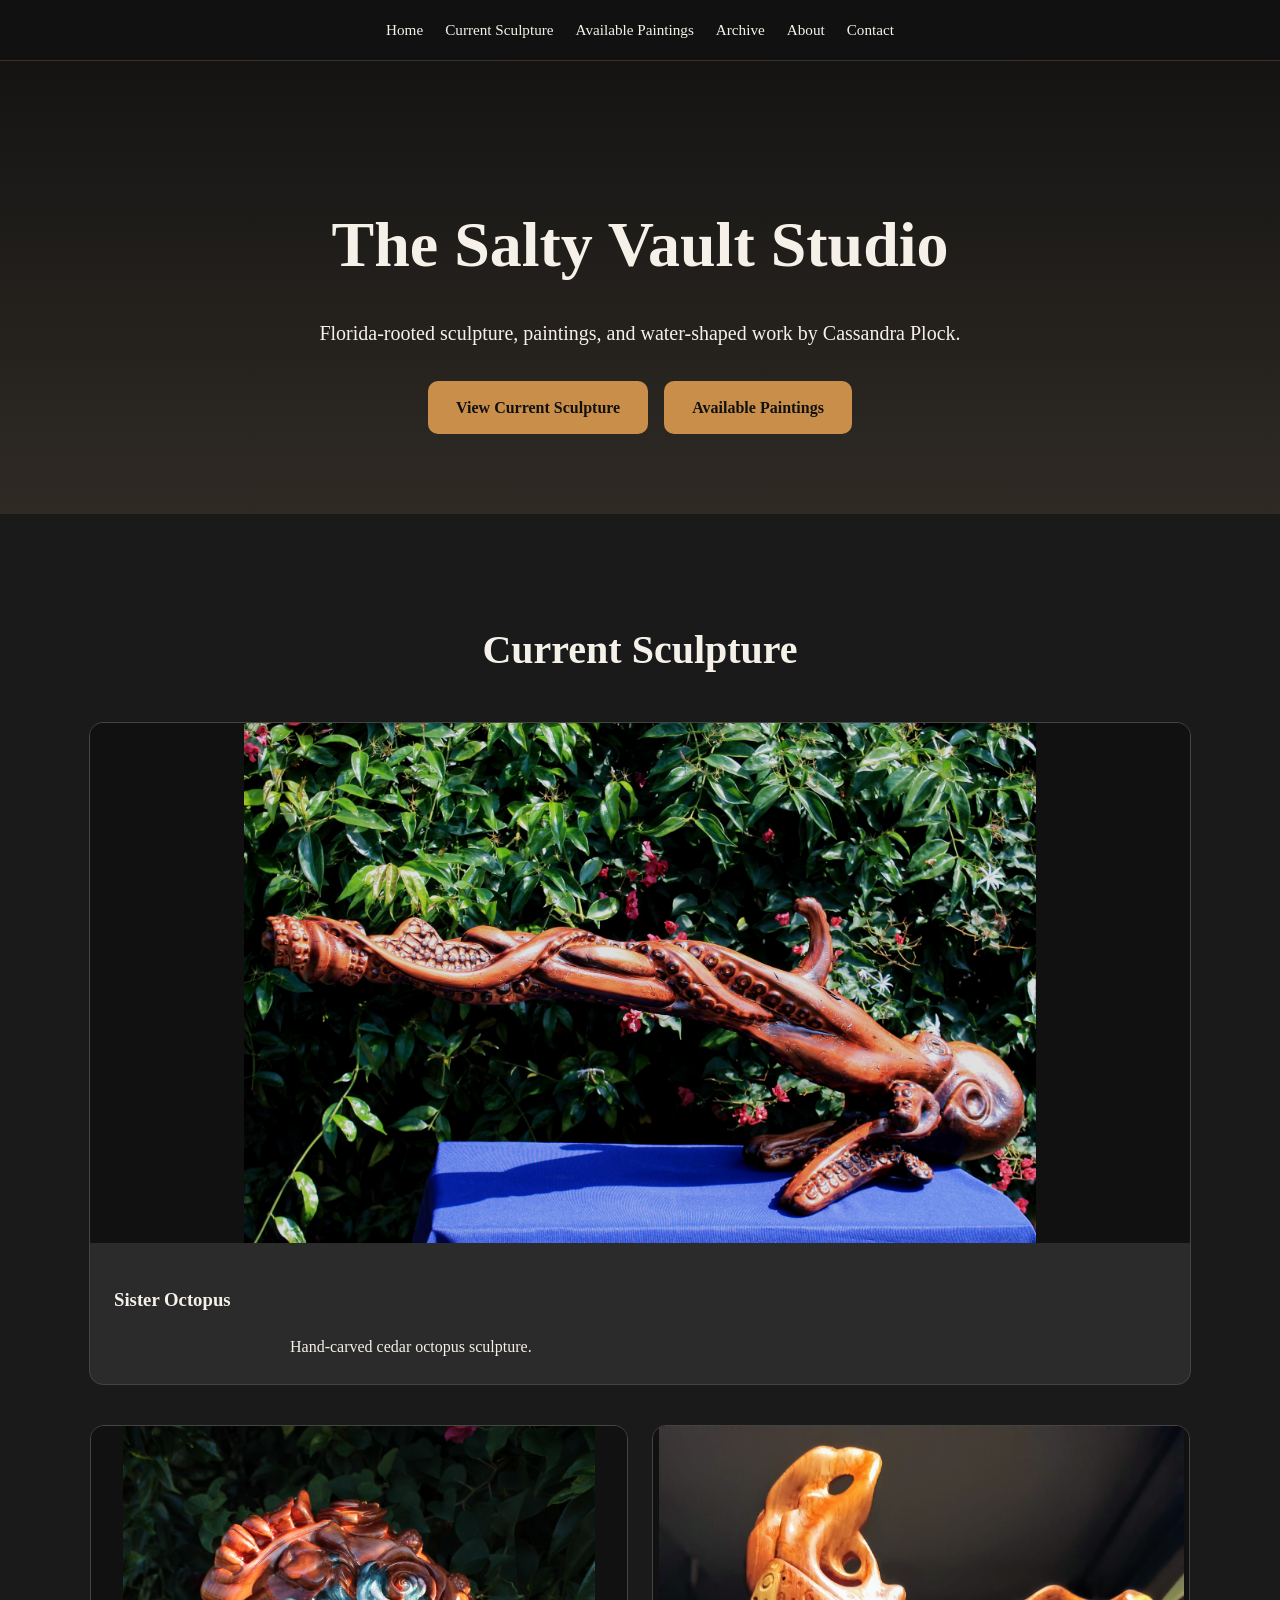
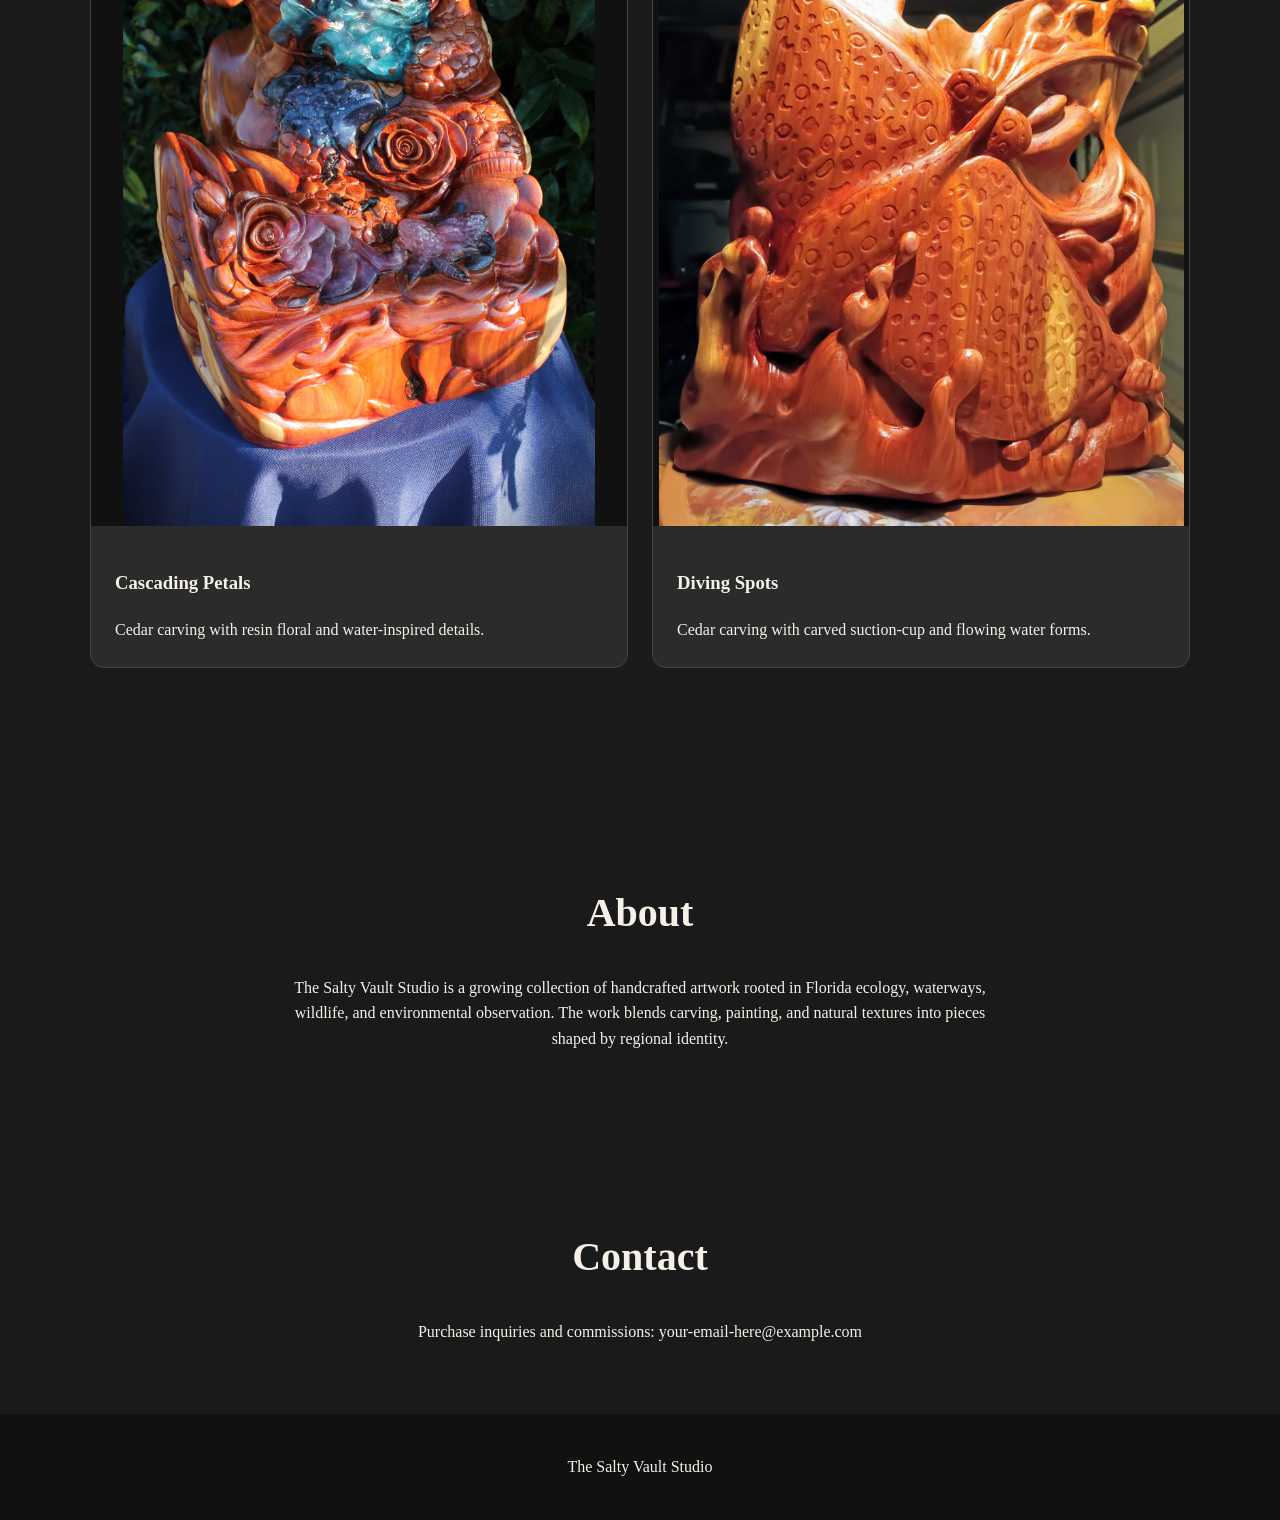
==== index.html @ 3a7a5539 "Fix homepage paintings and archive links" ====
<!DOCTYPE html>
<html lang="en">
<head>
  <meta charset="UTF-8" />
  <meta name="viewport" content="width=device-width, initial-scale=1.0" />
  <title>The Salty Vault Studio</title>

  <style>
    body {
      margin: 0;
      font-family: Georgia, serif;
      background: #1a1a1a;
      color: #f5f1e8;
      line-height: 1.6;
    }

    nav {
      display: flex;
      justify-content: center;
      gap: 22px;
      flex-wrap: wrap;
      padding: 18px 20px;
      background: #111;
      border-bottom: 1px solid #3a2f2a;
    }

    nav a {
      color: #f5f1e8;
      text-decoration: none;
      font-size: 0.95rem;
    }

    nav a:hover {
      color: #d6a35d;
    }

    header {
      text-align: center;
      background: linear-gradient(to bottom, #111, #2f2a24);
    }

    .hero {
      max-width: 900px;
      margin: 0 auto;
      padding: 80px 20px;
    }

    h1 {
      font-size: 4rem;
      margin-bottom: 10px;
    }

    h2 {
      font-size: 2.5rem;
      margin-bottom: 30px;
      text-align: center;
    }

    p {
      max-width: 700px;
      margin: auto;
    }

    .tagline {
      font-size: 1.25rem;
      max-width: 700px;
      margin: 20px auto 32px;
    }

    .hero-buttons {
      display: flex;
      justify-content: center;
      gap: 16px;
      flex-wrap: wrap;
    }

    .button {
      display: inline-block;
      padding: 14px 28px;
      background: #c98f4a;
      color: #111;
      text-decoration: none;
      border-radius: 10px;
      font-weight: bold;
    }

    .button:hover {
      background: #d6a35d;
    }

    section {
      padding: 70px 20px;
    }

    .featured-piece {
      max-width: 1100px;
      margin: 40px auto;
      background: #2b2b2b;
      border-radius: 14px;
      overflow: hidden;
      border: 1px solid #444;
    }

    .featured-piece img {
      width: 100%;
      height: 520px;
      object-fit: contain;
      display: block;
      background: #111;
    }

    .gallery {
      display: grid;
      grid-template-columns: repeat(2, minmax(280px, 1fr));
      gap: 24px;
      max-width: 1100px;
      margin: 40px auto;
    }

    .piece {
      background: #2b2b2b;
      border-radius: 14px;
      overflow: hidden;
      border: 1px solid #444;
    }

    .piece img {
      width: 100%;
      max-height: 700px;
      object-fit: contain;
      display: block;
      background: #111;
    }

    .piece-info {
      padding: 24px;
    }

    footer {
      padding: 40px 20px;
      text-align: center;
      background: #111;
    }

    @media (max-width: 800px) {
      h1 {
        font-size: 2.6rem;
      }

      .gallery {
        grid-template-columns: 1fr;
      }

      .featured-piece img,
      .piece img {
        height: 420px;
      }
    }
  </style>
</head>

<body>

<header>
  <nav>
    <a href="#home">Home</a>
    <a href="sculpture.html">Current Sculpture</a>
    <a href="paintings.html">Available Paintings</a>
    <a href="archive.html">Archive</a>
    <a href="#about">About</a>
    <a href="#contact">Contact</a>
  </nav>

  <section id="home" class="hero">
    <h1>The Salty Vault Studio</h1>
    <p class="tagline">Florida-rooted sculpture, paintings, and water-shaped work by Cassandra Plock.</p>

    <div class="hero-buttons">
      <a href="sculpture.html" class="button">View Current Sculpture</a>
      <a href="paintings.html" class="button">Available Paintings</a>
    </div>
  </section>
</header>

<section id="sculpture">
  <h2>Current Sculpture</h2>

  <div class="featured-piece">
    <img src="images/IMG_9921.JPG" />
    <div class="piece-info">
      <h3>Sister Octopus</h3>
      <p>Hand-carved cedar octopus sculpture.</p>
    </div>
  </div>

  <div class="gallery">
    <div class="piece">
      <img src="images/cascading petals.JPG" />
      <div class="piece-info">
        <h3>Cascading Petals</h3>
        <p>Cedar carving with resin floral and water-inspired details.</p>
      </div>
    </div>

    <div class="piece">
      <img src="images/Diving Spots.jpg" />
      <div class="piece-info">
        <h3>Diving Spots</h3>
        <p>Cedar carving with carved suction-cup and flowing water forms.</p>
      </div>
    </div>
  </div>
</section>

<section id="about">
  <h2>About</h2>
  <p style="text-align:center;">
    The Salty Vault Studio is a growing collection of handcrafted artwork rooted in Florida ecology, waterways, wildlife, and environmental observation. The work blends carving, painting, and natural textures into pieces shaped by regional identity.
  </p>
</section>

<section id="contact">
  <h2>Contact</h2>
  <p style="text-align:center;">
    Purchase inquiries and commissions: your-email-here@example.com
  </p>
</section>

<footer>
  <p>The Salty Vault Studio</p>
</footer>

</body>
</html>
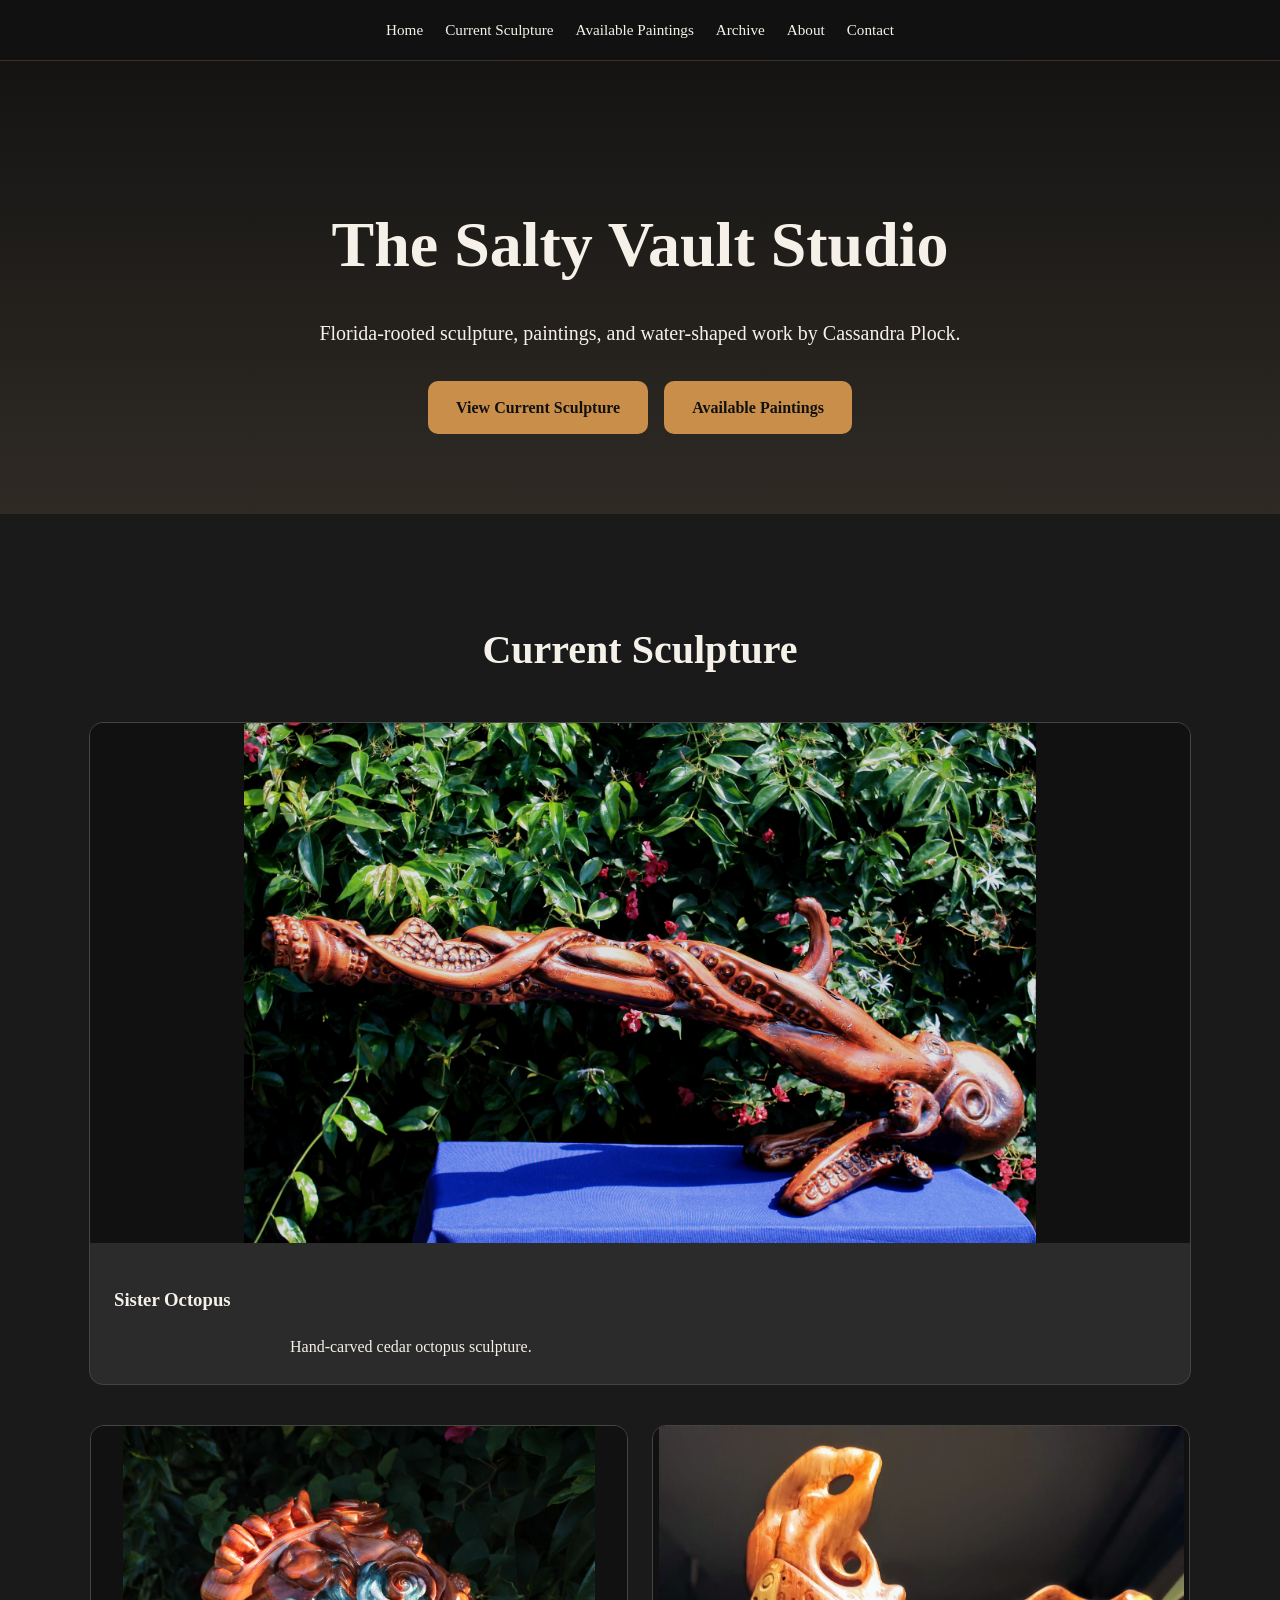
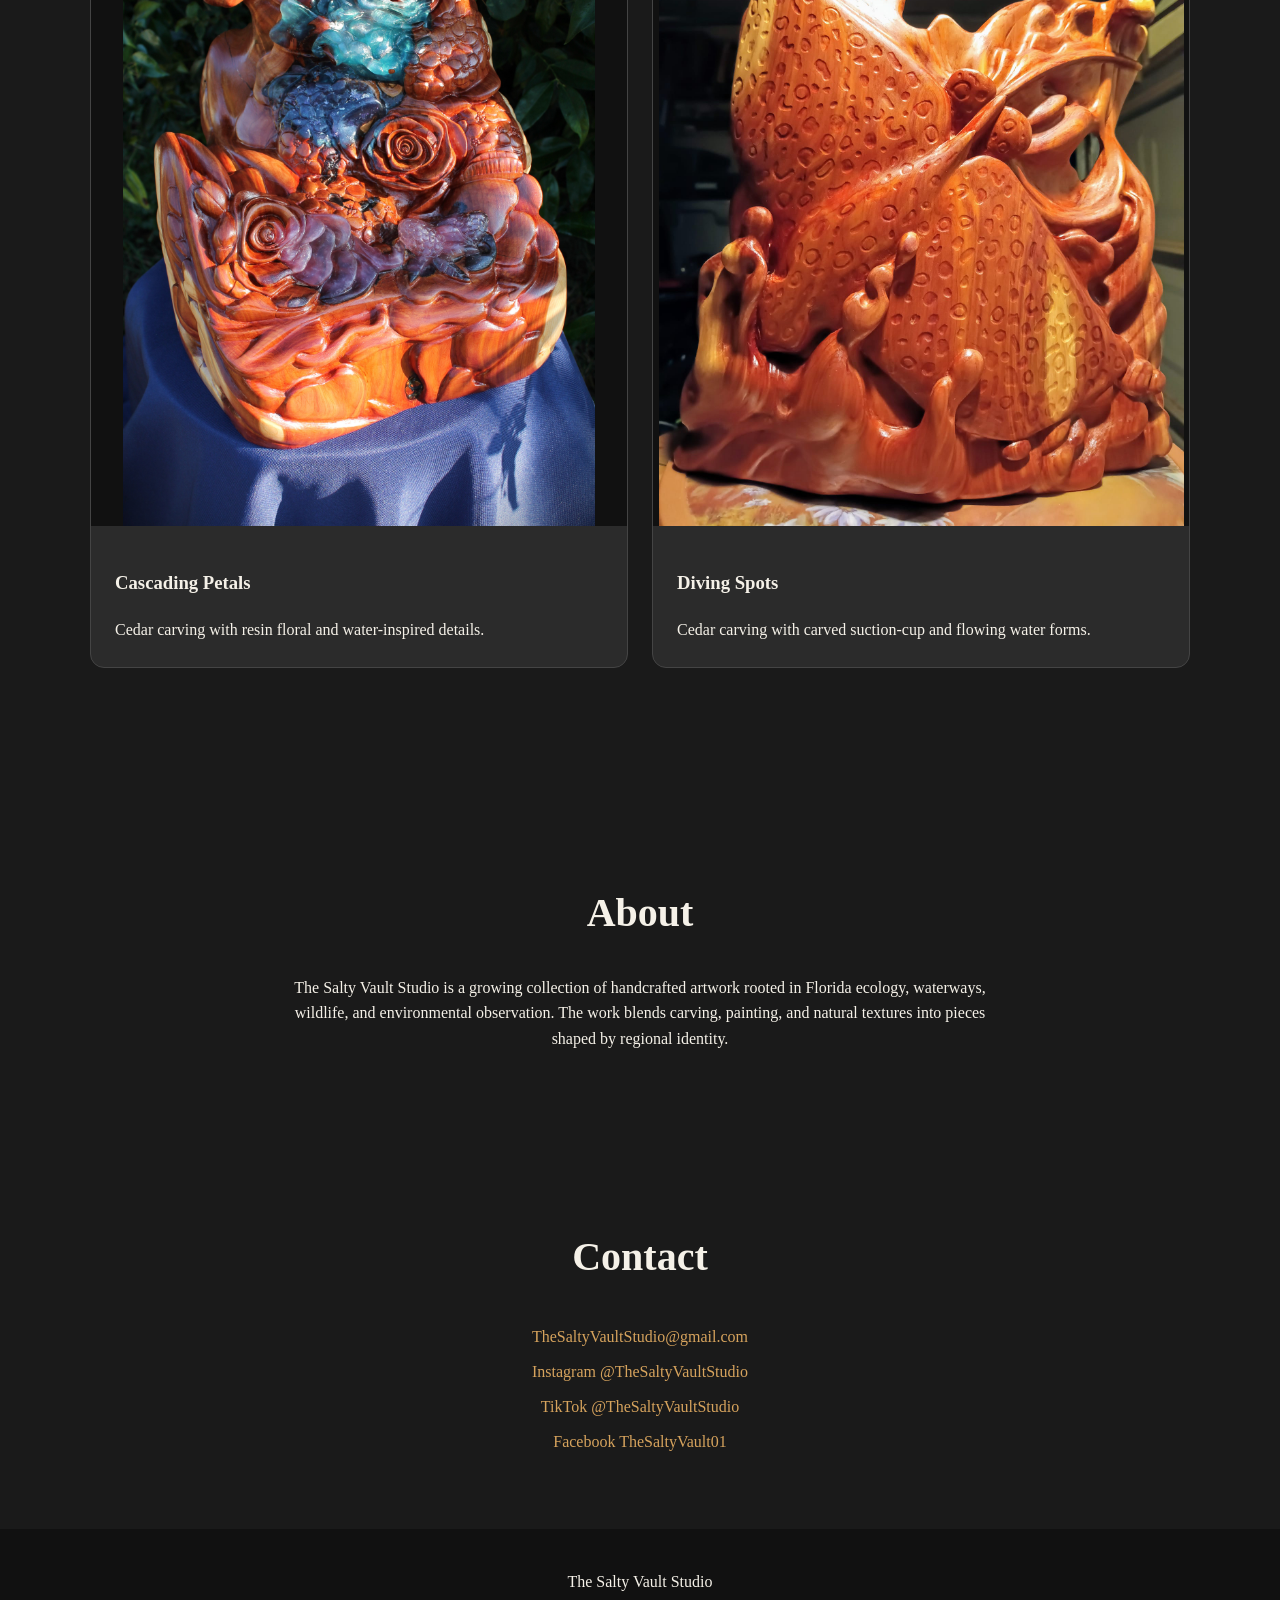
==== commit 978ea3fb: "Add full social and contact links to homepage" ====
--- a/index.html
+++ b/index.html
@@ -134,6 +134,21 @@
 
     .piece-info {
       padding: 24px;
+    }
+
+    .contact-links {
+      text-align: center;
+      line-height: 2.2;
+      margin-top: 20px;
+    }
+
+    .contact-links a {
+      color: #d6a35d;
+      text-decoration: none;
+    }
+
+    .contact-links a:hover {
+      text-decoration: underline;
     }
 
     footer {
@@ -221,9 +236,30 @@
 
 <section id="contact">
   <h2>Contact</h2>
-  <p style="text-align:center;">
-    Purchase inquiries and commissions: your-email-here@example.com
-  </p>
+
+  <div class="contact-links">
+    <div>
+      <a href="mailto:thesaltyvaultstudio@gmail.com">TheSaltyVaultStudio@gmail.com</a>
+    </div>
+
+    <div>
+      <a href="https://www.instagram.com/thesaltyvaultstudio/" target="_blank">
+        Instagram @TheSaltyVaultStudio
+      </a>
+    </div>
+
+    <div>
+      <a href="https://www.tiktok.com/@thesaltyvaultstudio" target="_blank">
+        TikTok @TheSaltyVaultStudio
+      </a>
+    </div>
+
+    <div>
+      <a href="https://www.facebook.com/TheSaltyVault01" target="_blank">
+        Facebook TheSaltyVault01
+      </a>
+    </div>
+  </div>
 </section>
 
 <footer>
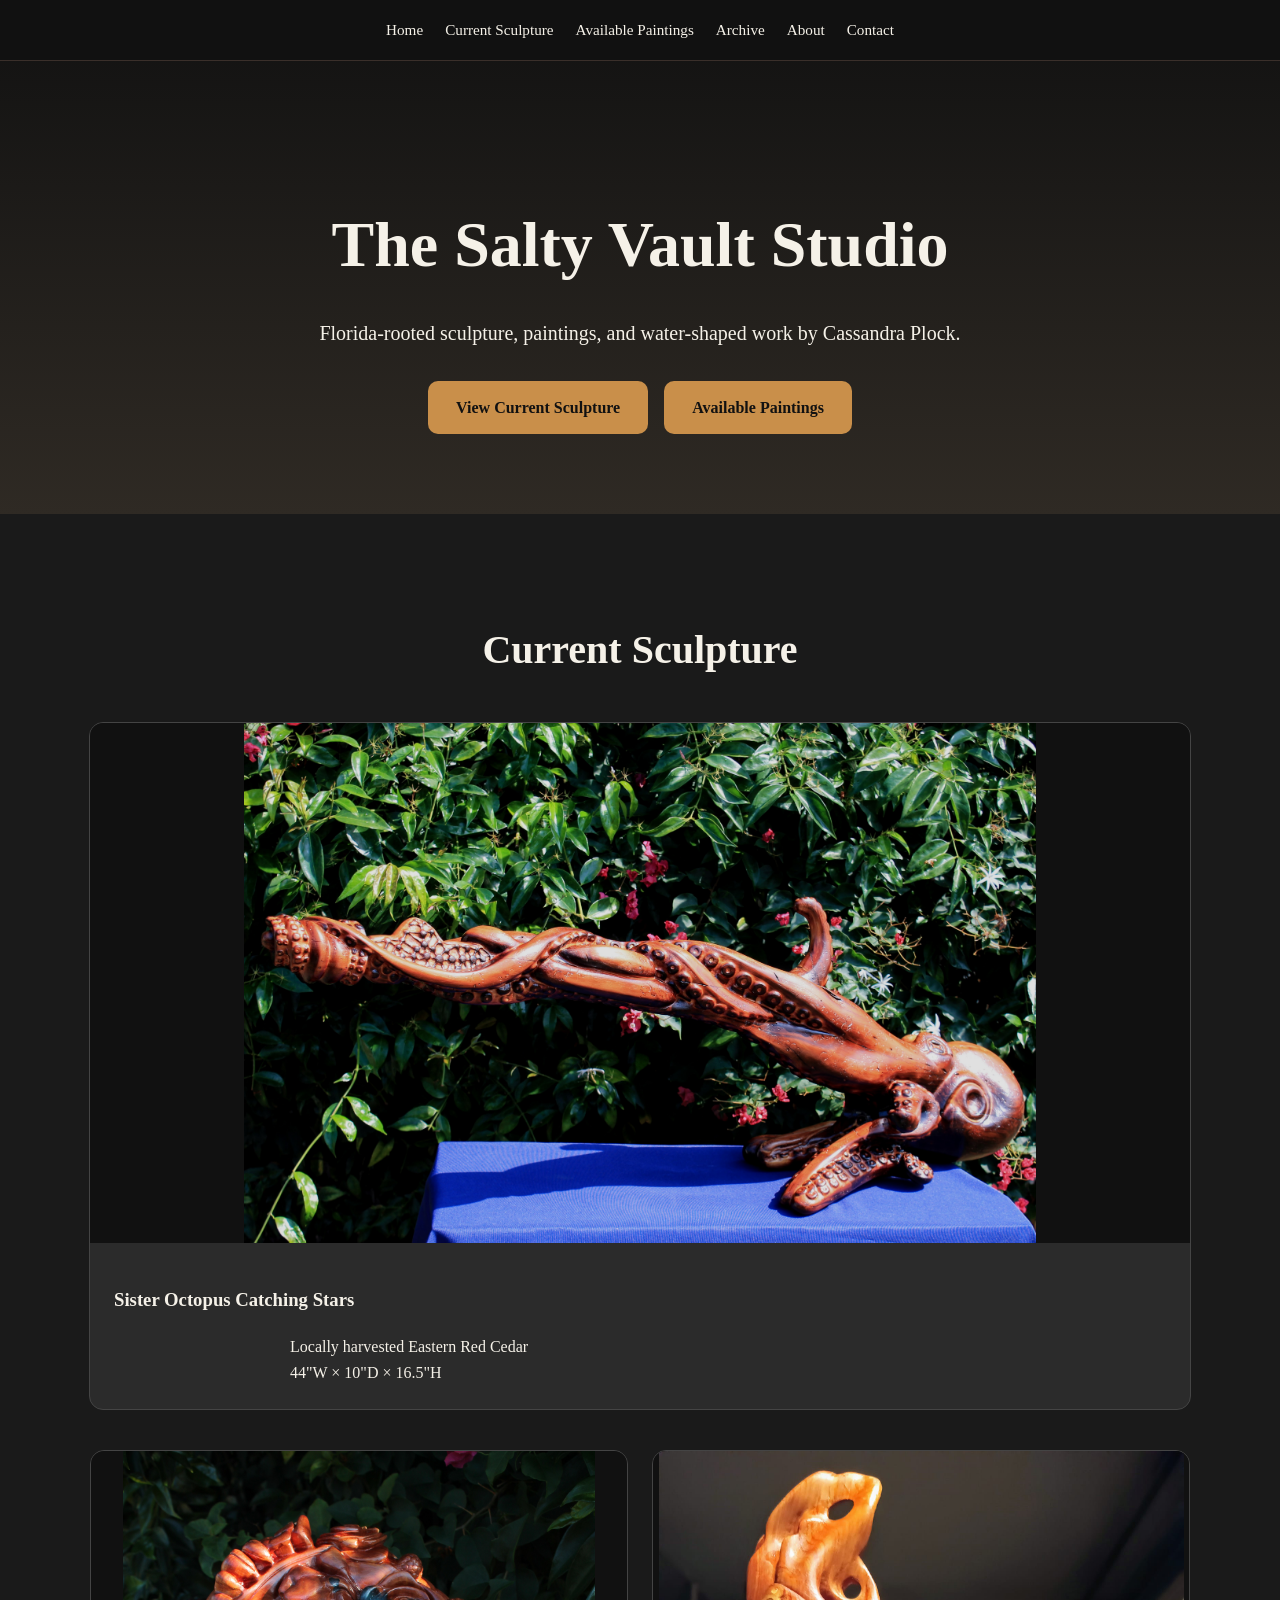
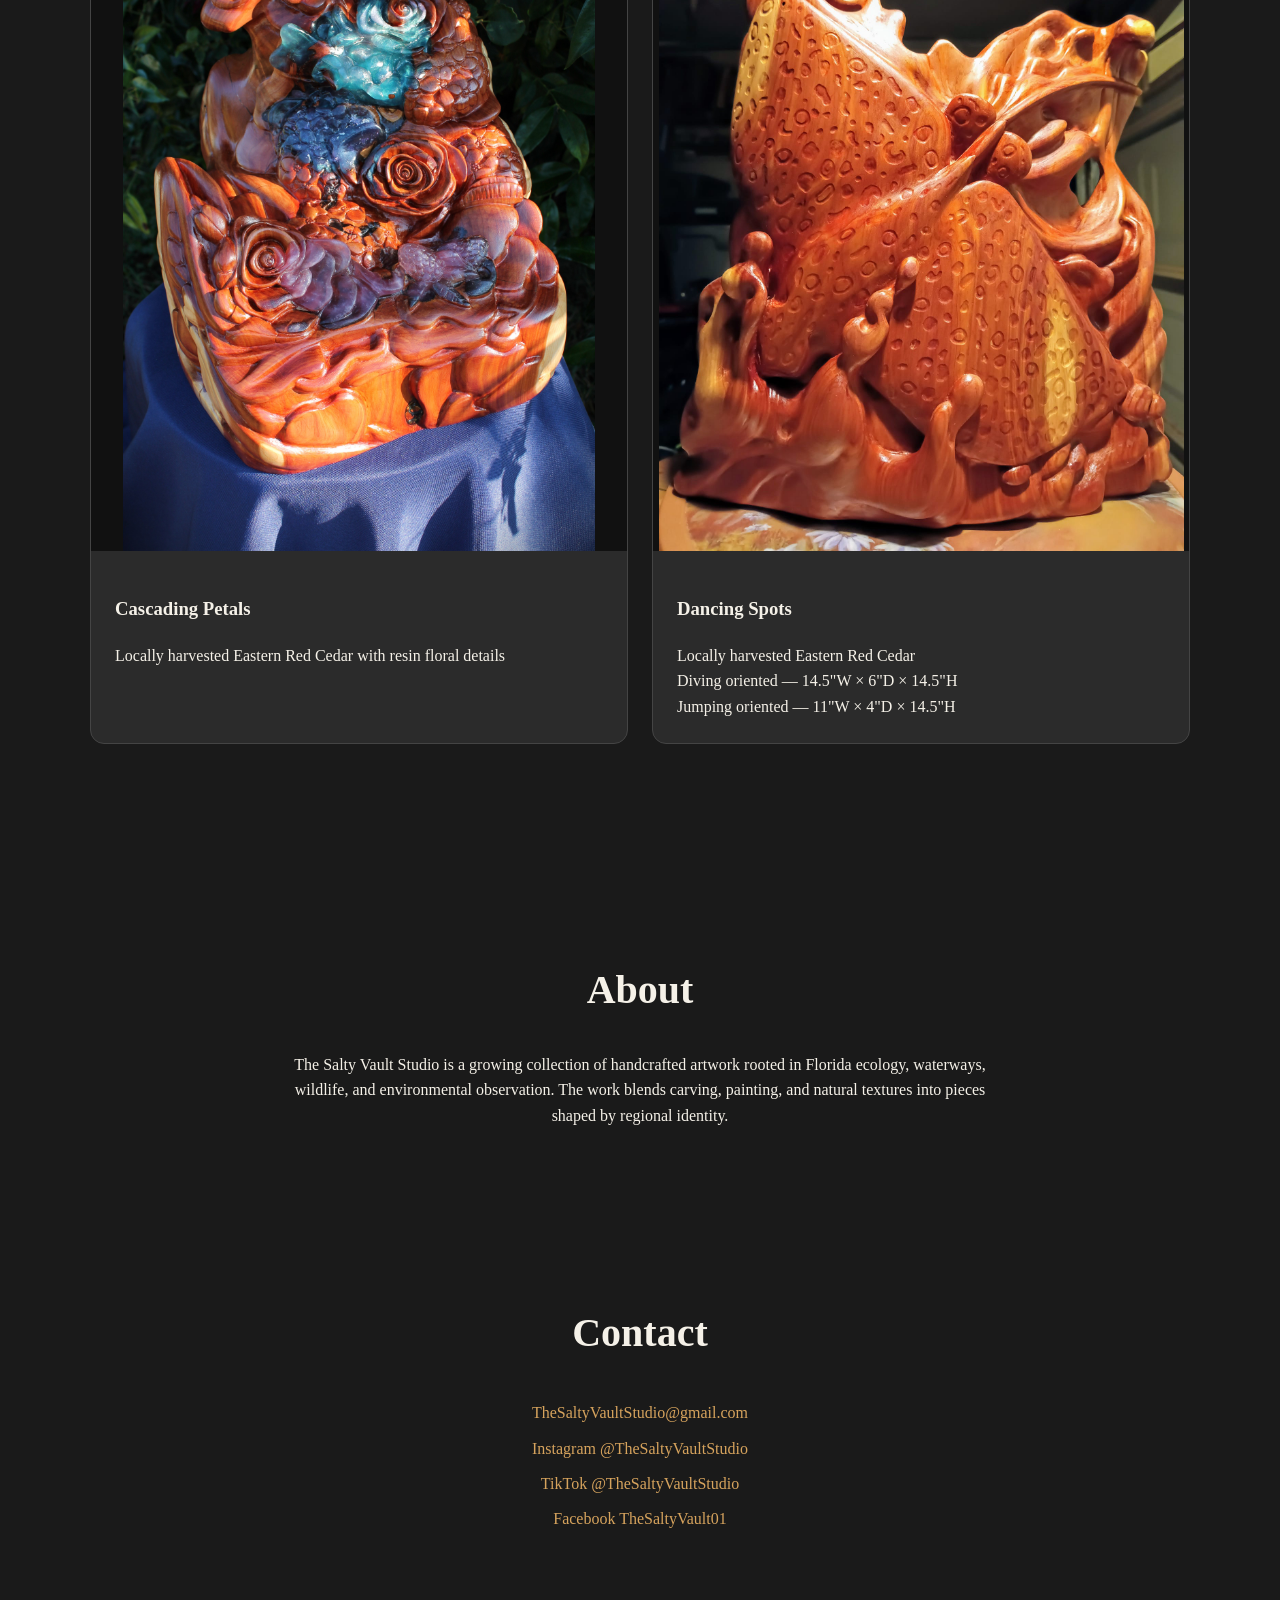
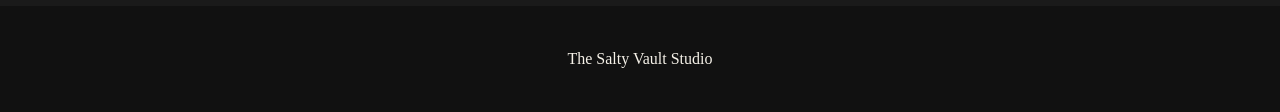
==== commit 8944cbdb: "Update homepage sculpture descriptions" ====
--- a/index.html
+++ b/index.html
@@ -182,7 +182,7 @@
     <a href="sculpture.html">Current Sculpture</a>
     <a href="paintings.html">Available Paintings</a>
     <a href="archive.html">Archive</a>
-    <a href="#about">About</a>
+    <a href="about.html">About</a>
     <a href="#contact">Contact</a>
   </nav>
 
@@ -203,8 +203,8 @@
   <div class="featured-piece">
     <img src="images/IMG_9921.JPG" />
     <div class="piece-info">
-      <h3>Sister Octopus</h3>
-      <p>Hand-carved cedar octopus sculpture.</p>
+      <h3>Sister Octopus Catching Stars</h3>
+      <p>Locally harvested Eastern Red Cedar<br>44&quot;W × 10&quot;D × 16.5&quot;H</p>
     </div>
   </div>
 
@@ -213,15 +213,15 @@
       <img src="images/cascading petals.JPG" />
       <div class="piece-info">
         <h3>Cascading Petals</h3>
-        <p>Cedar carving with resin floral and water-inspired details.</p>
+        <p>Locally harvested Eastern Red Cedar with resin floral details</p>
       </div>
     </div>
 
     <div class="piece">
       <img src="images/Diving Spots.jpg" />
       <div class="piece-info">
-        <h3>Diving Spots</h3>
-        <p>Cedar carving with carved suction-cup and flowing water forms.</p>
+        <h3>Dancing Spots</h3>
+        <p>Locally harvested Eastern Red Cedar<br>Diving oriented — 14.5&quot;W × 6&quot;D × 14.5&quot;H<br>Jumping oriented — 11&quot;W × 4&quot;D × 14.5&quot;H</p>
       </div>
     </div>
   </div>
@@ -267,4 +267,4 @@
 </footer>
 
 </body>
-</html>
+</html>
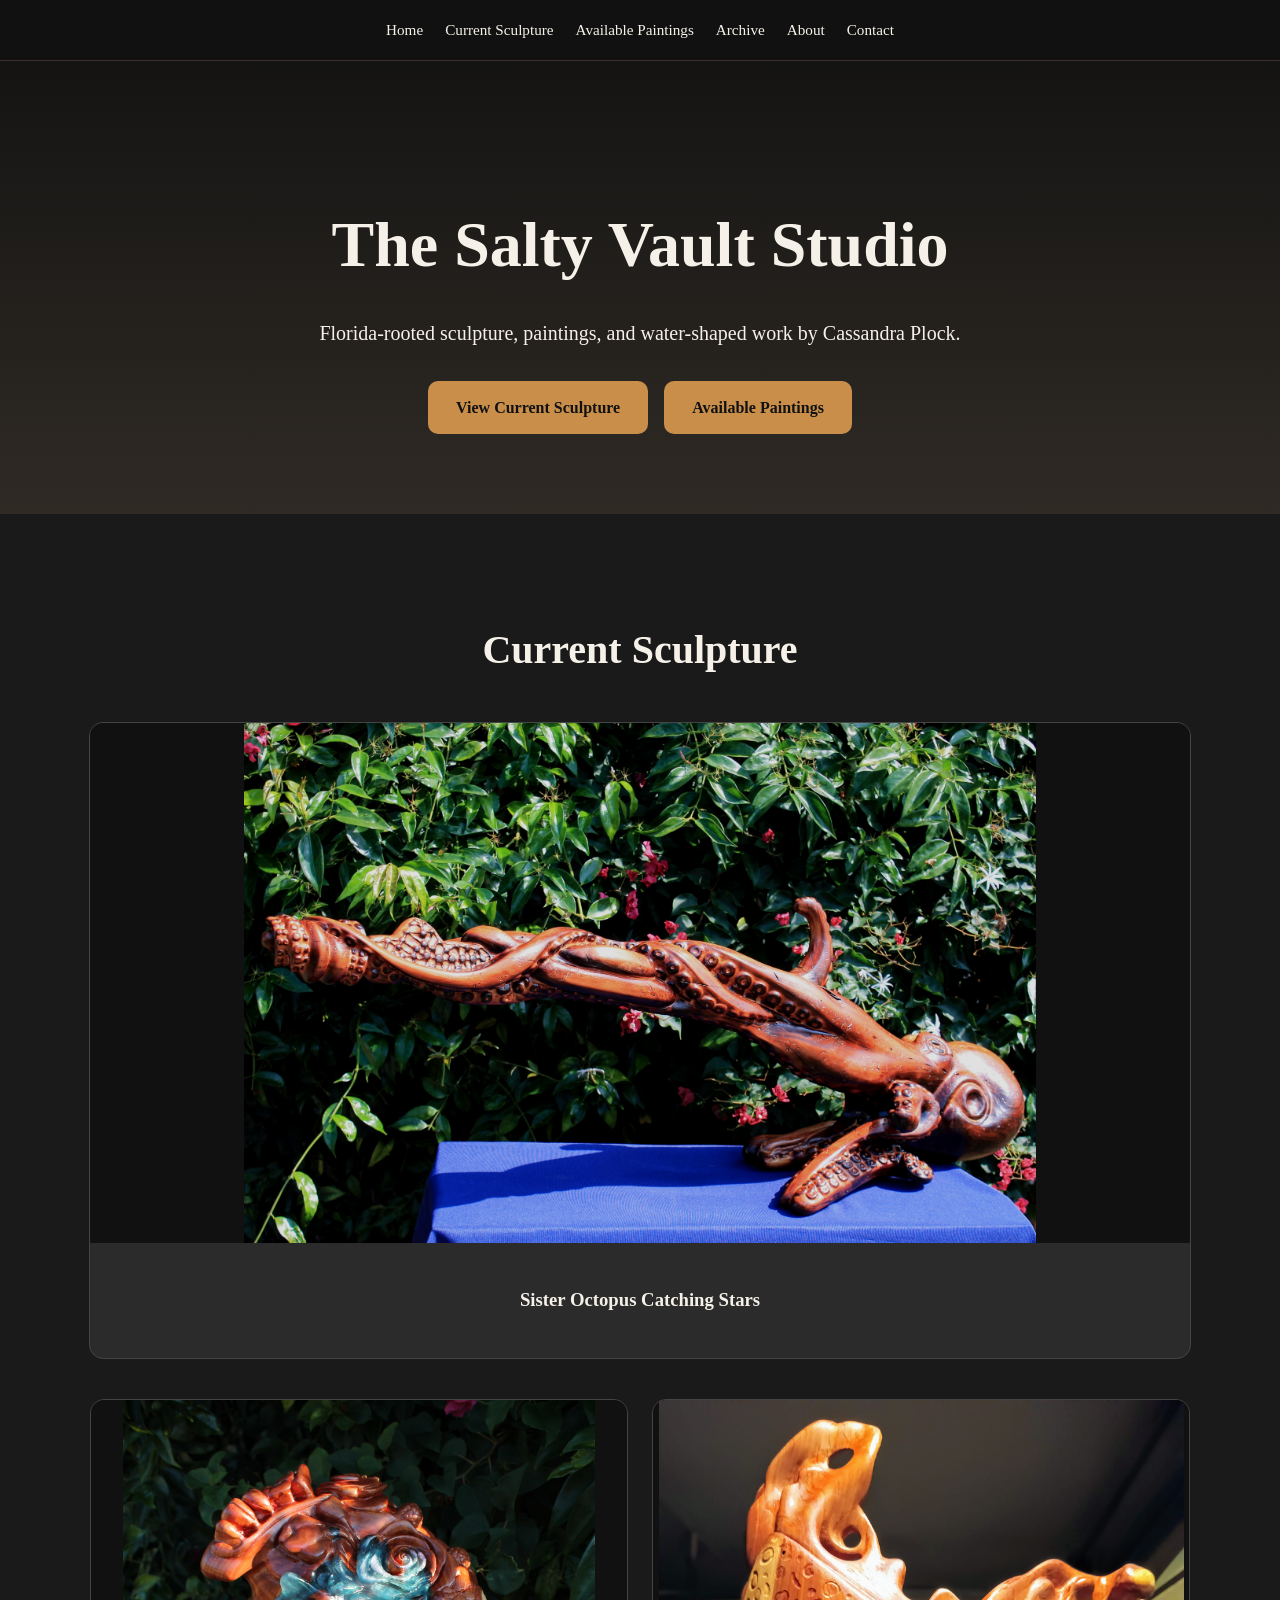
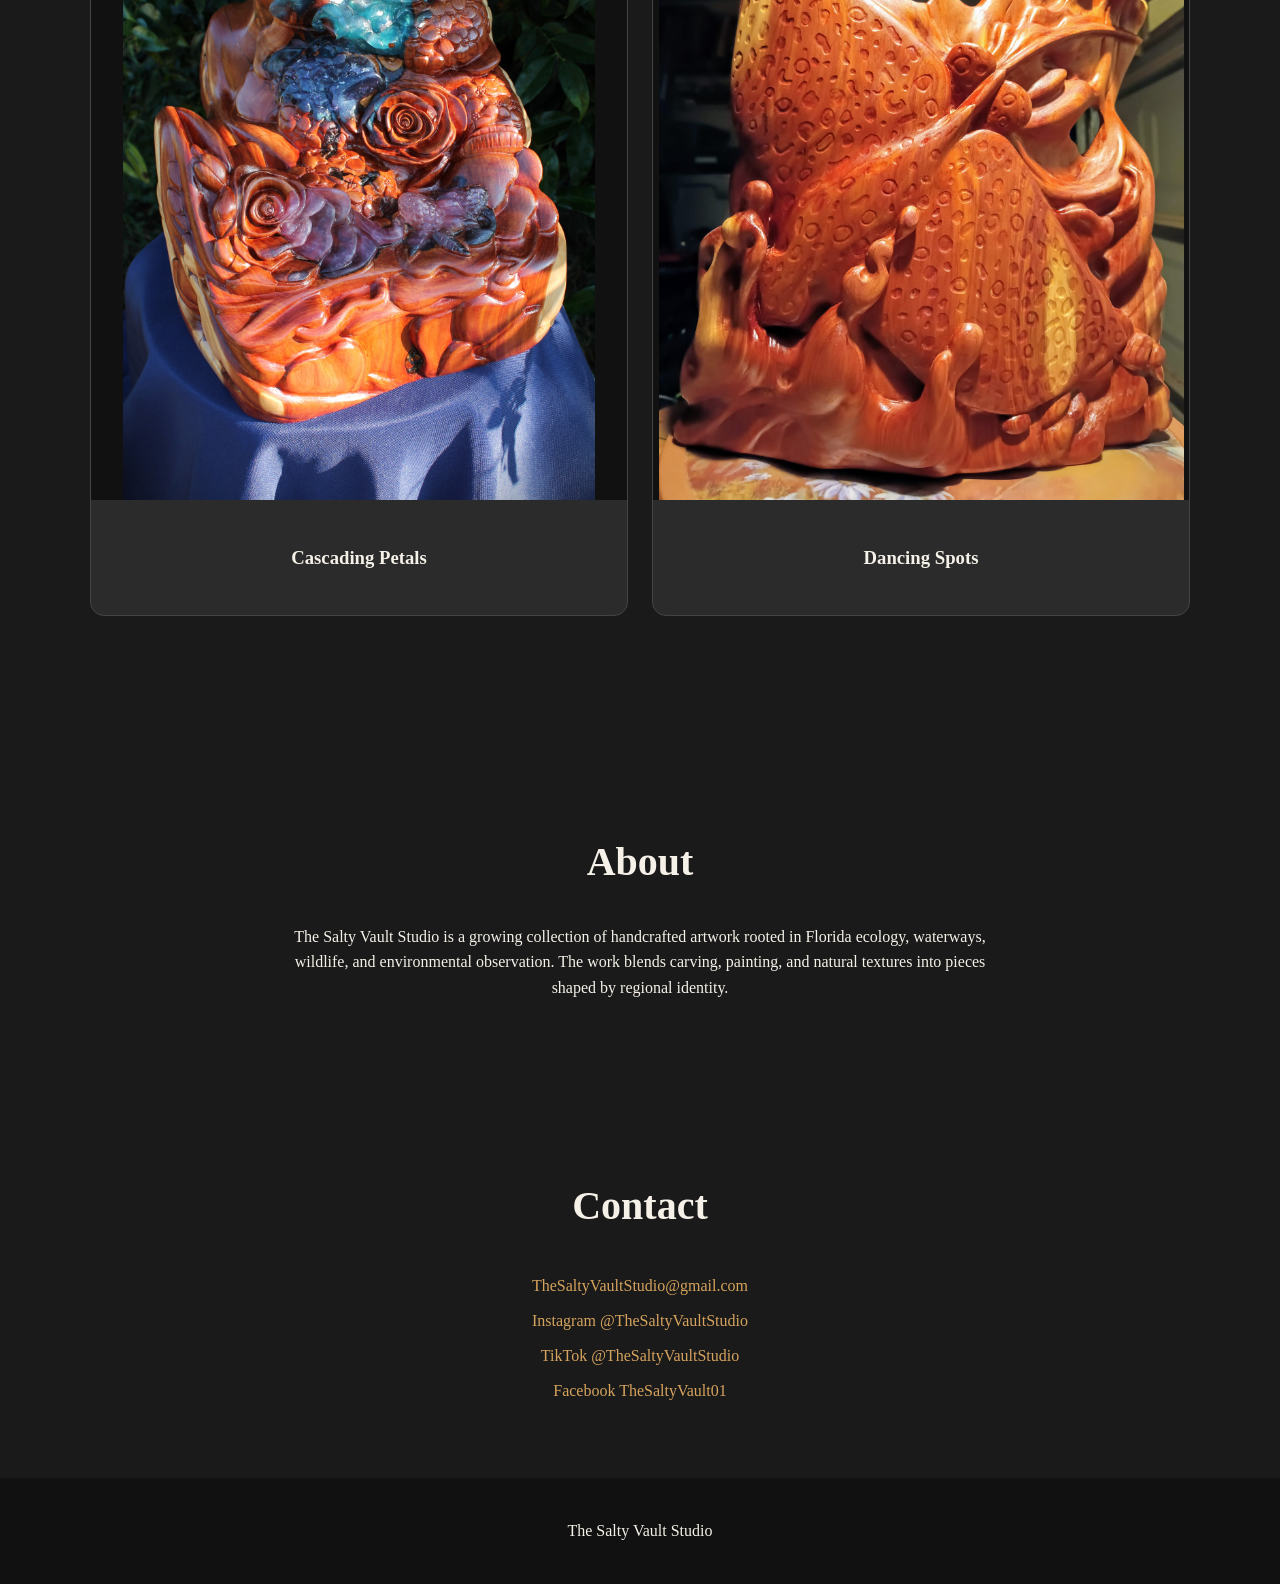
==== commit 8512f9c4: "Simplify homepage sculpture cards to titles only" ====
--- a/index.html
+++ b/index.html
@@ -134,6 +134,7 @@
 
     .piece-info {
       padding: 24px;
+      text-align: center;
     }
 
     .contact-links {
@@ -204,7 +205,6 @@
     <img src="images/IMG_9921.JPG" />
     <div class="piece-info">
       <h3>Sister Octopus Catching Stars</h3>
-      <p>Locally harvested Eastern Red Cedar<br>44&quot;W × 10&quot;D × 16.5&quot;H</p>
     </div>
   </div>
 
@@ -213,7 +213,6 @@
       <img src="images/cascading petals.JPG" />
       <div class="piece-info">
         <h3>Cascading Petals</h3>
-        <p>Locally harvested Eastern Red Cedar with resin floral details</p>
       </div>
     </div>
 
@@ -221,7 +220,6 @@
       <img src="images/Diving Spots.jpg" />
       <div class="piece-info">
         <h3>Dancing Spots</h3>
-        <p>Locally harvested Eastern Red Cedar<br>Diving oriented — 14.5&quot;W × 6&quot;D × 14.5&quot;H<br>Jumping oriented — 11&quot;W × 4&quot;D × 14.5&quot;H</p>
       </div>
     </div>
   </div>
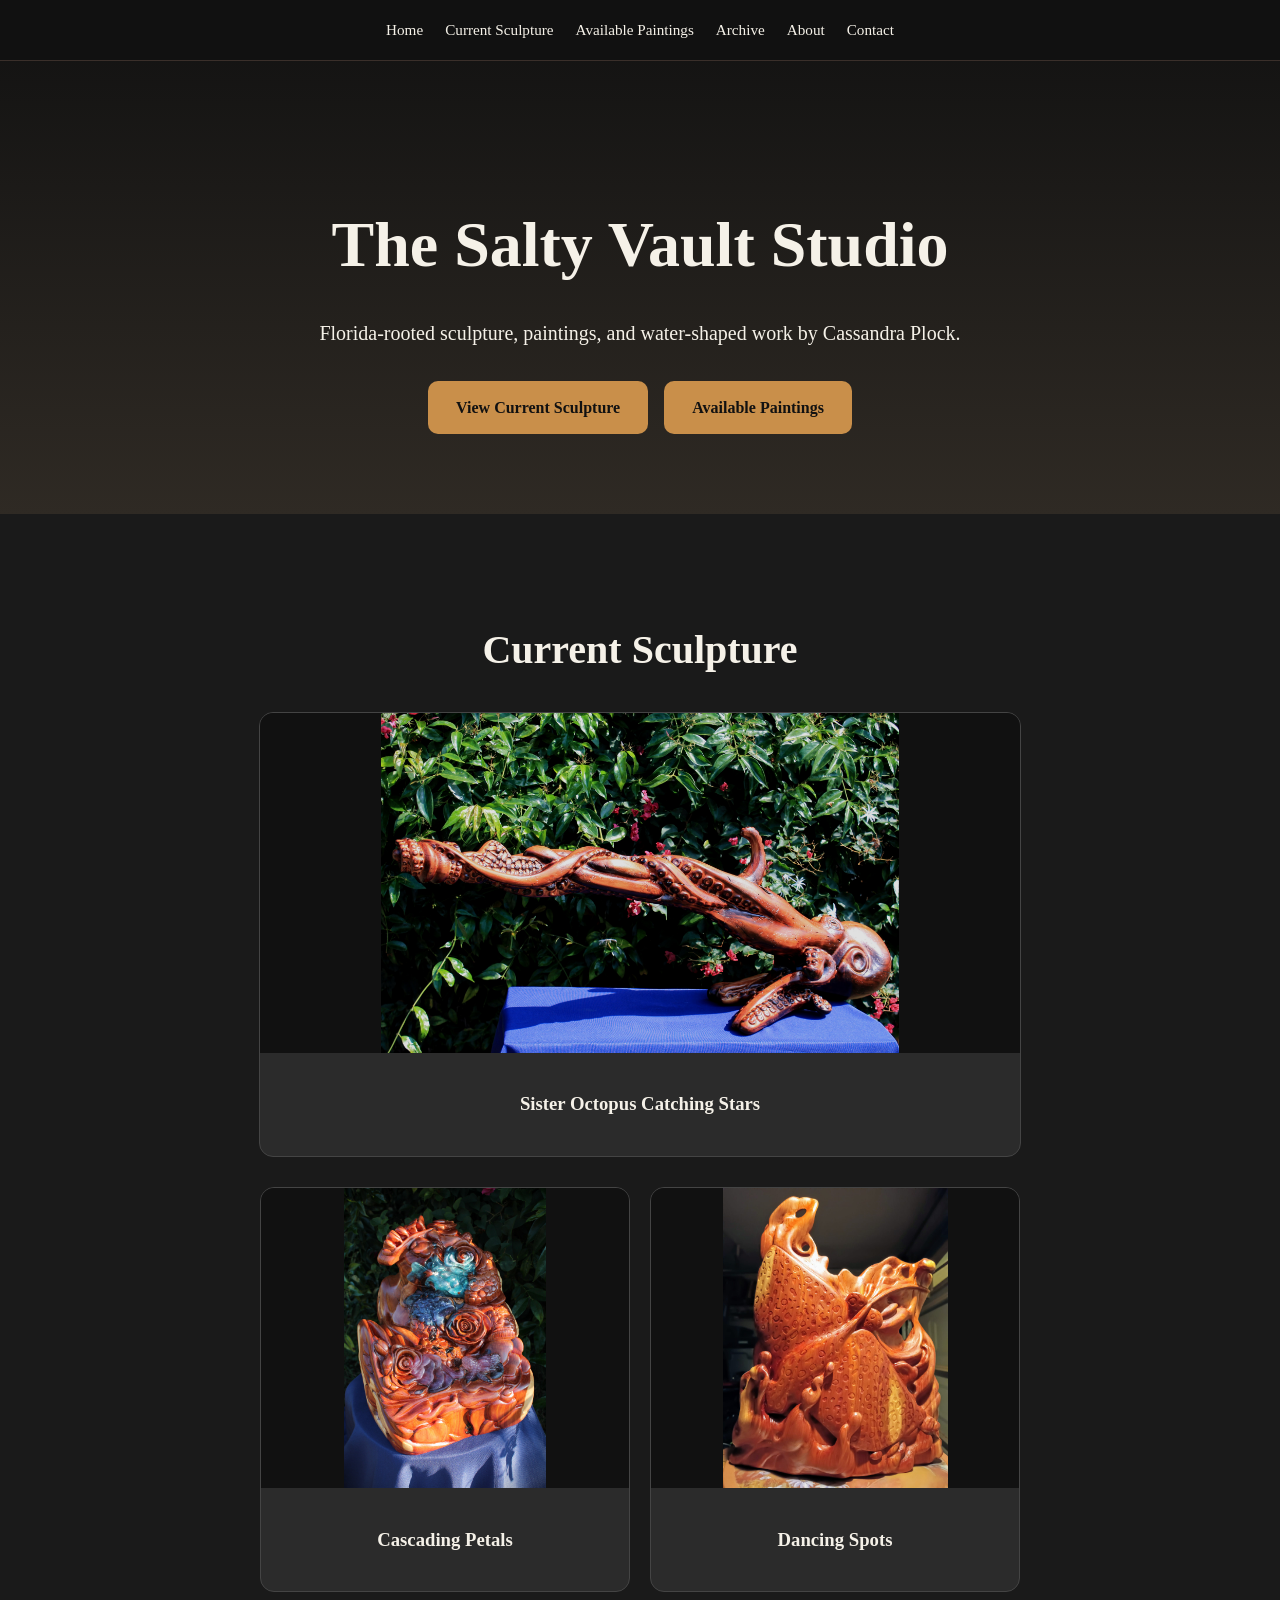
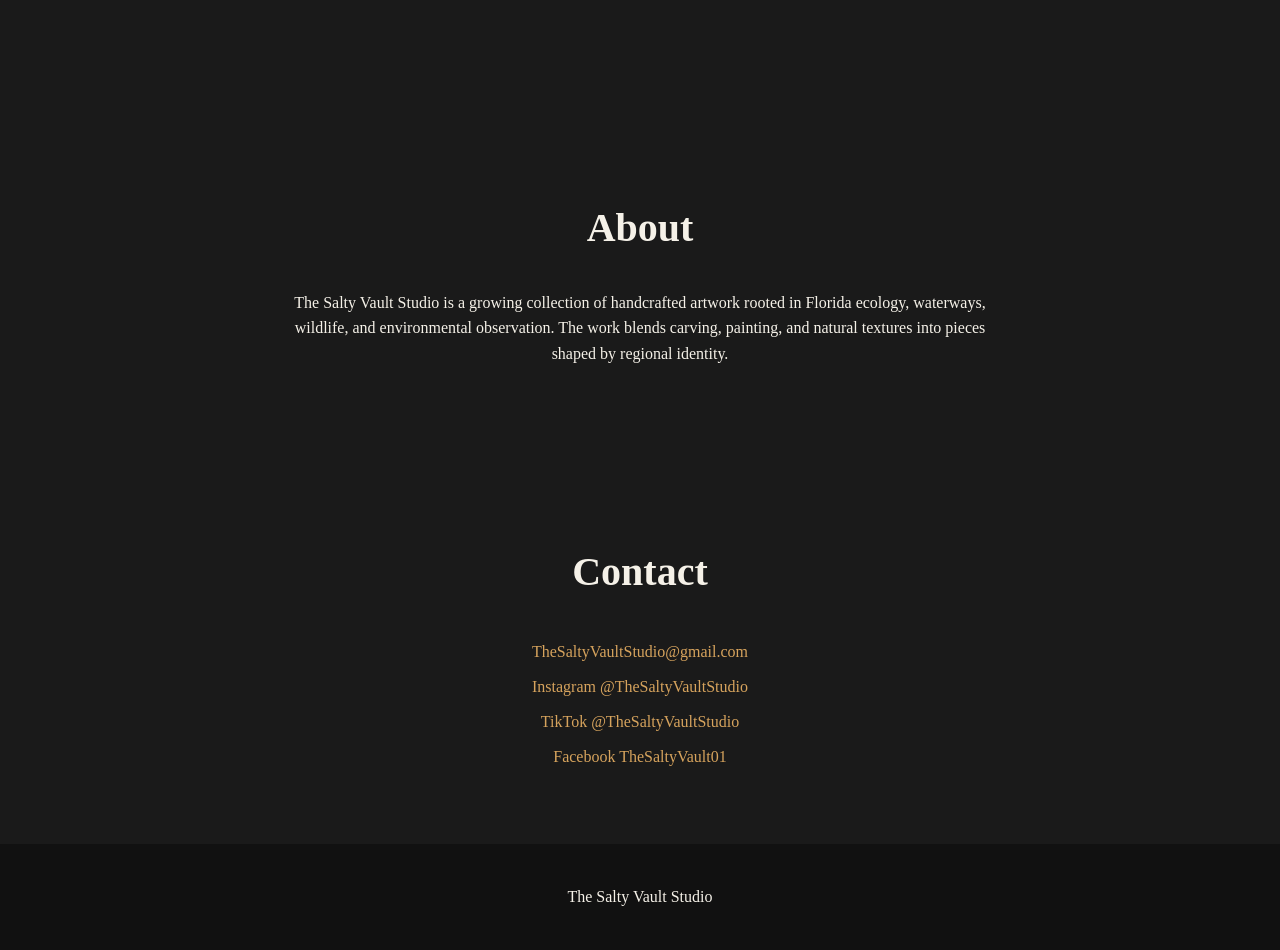
==== commit 6b69af8f: "Reduce homepage image scale" ====
--- a/index.html
+++ b/index.html
@@ -93,8 +93,8 @@
     }
 
     .featured-piece {
-      max-width: 1100px;
-      margin: 40px auto;
+      max-width: 760px;
+      margin: 30px auto;
       background: #2b2b2b;
       border-radius: 14px;
       overflow: hidden;
@@ -103,7 +103,7 @@
 
     .featured-piece img {
       width: 100%;
-      height: 520px;
+      height: 340px;
       object-fit: contain;
       display: block;
       background: #111;
@@ -111,10 +111,10 @@
 
     .gallery {
       display: grid;
-      grid-template-columns: repeat(2, minmax(280px, 1fr));
-      gap: 24px;
-      max-width: 1100px;
-      margin: 40px auto;
+      grid-template-columns: repeat(2, minmax(220px, 1fr));
+      gap: 20px;
+      max-width: 760px;
+      margin: 30px auto;
     }
 
     .piece {
@@ -126,14 +126,14 @@
 
     .piece img {
       width: 100%;
-      max-height: 700px;
+      max-height: 300px;
       object-fit: contain;
       display: block;
       background: #111;
     }
 
     .piece-info {
-      padding: 24px;
+      padding: 18px;
       text-align: center;
     }
 
@@ -169,7 +169,7 @@
 
       .featured-piece img,
       .piece img {
-        height: 420px;
+        height: 240px;
       }
     }
   </style>
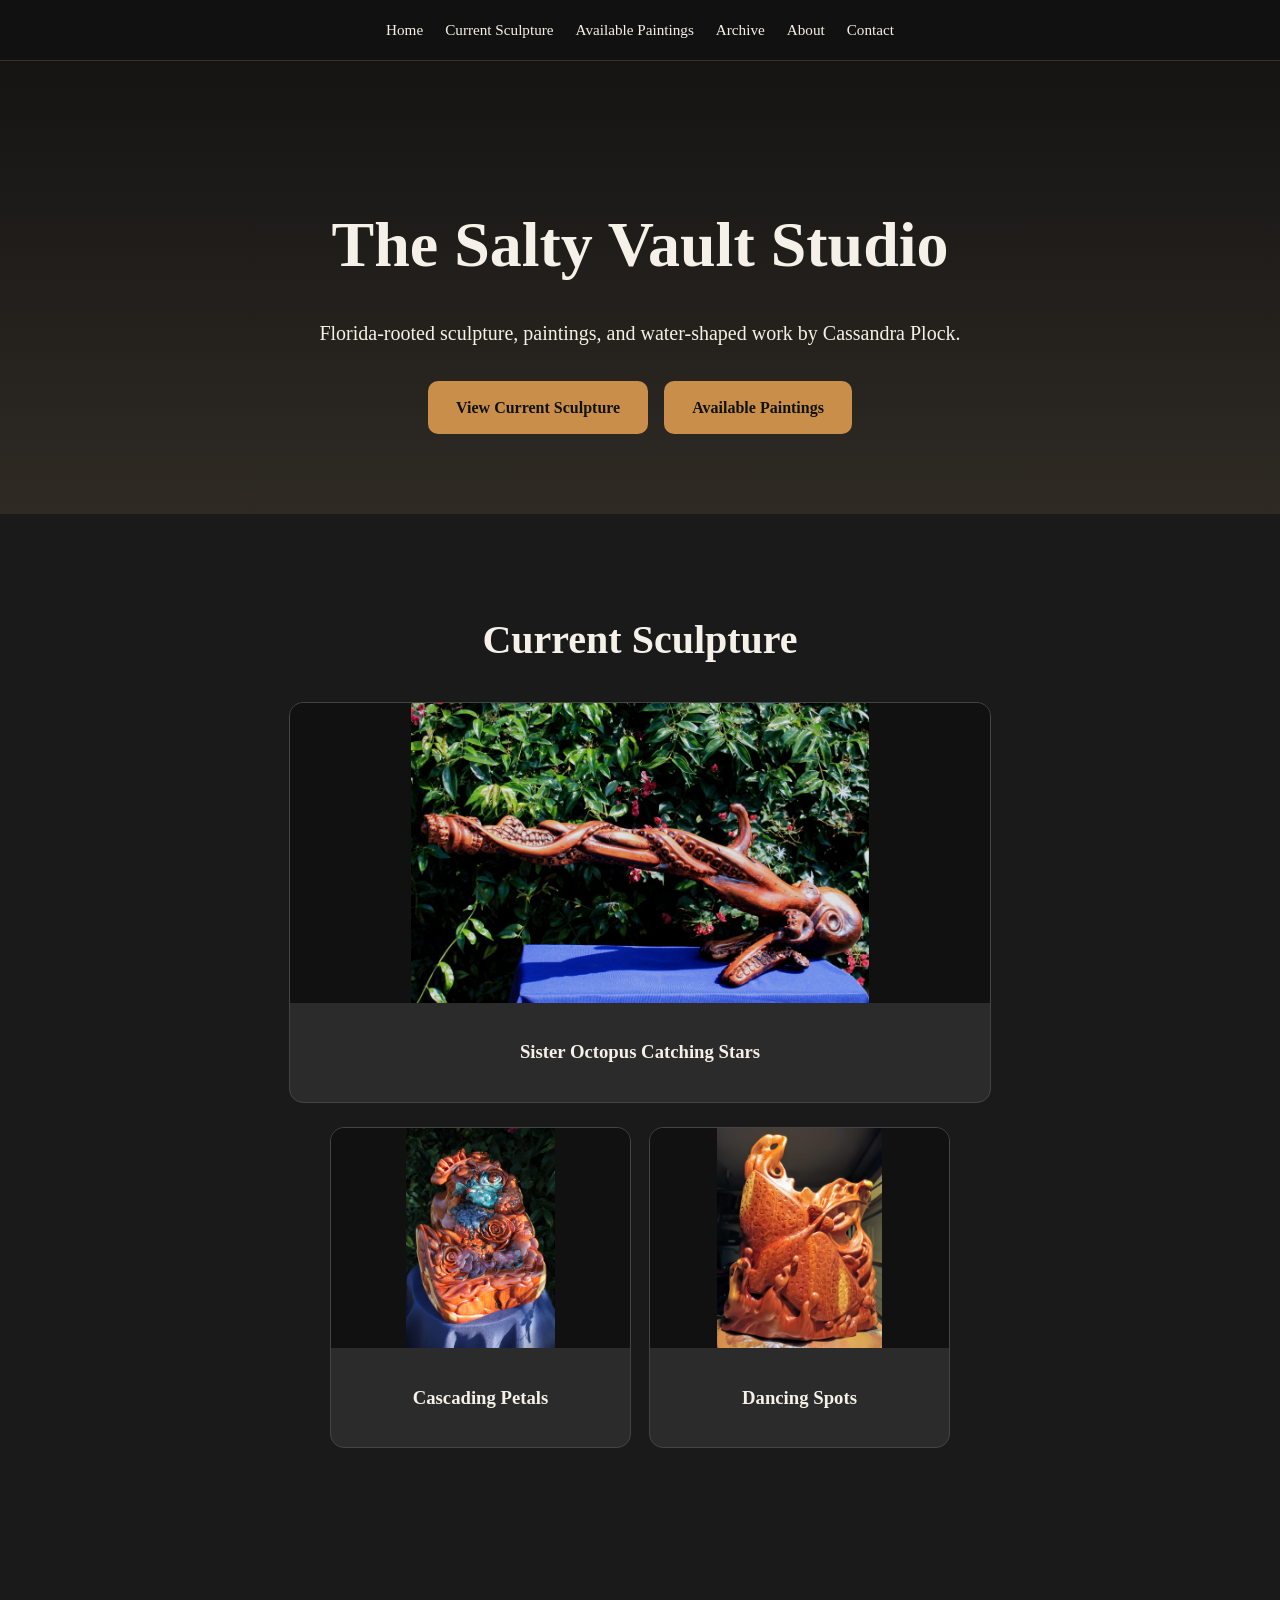
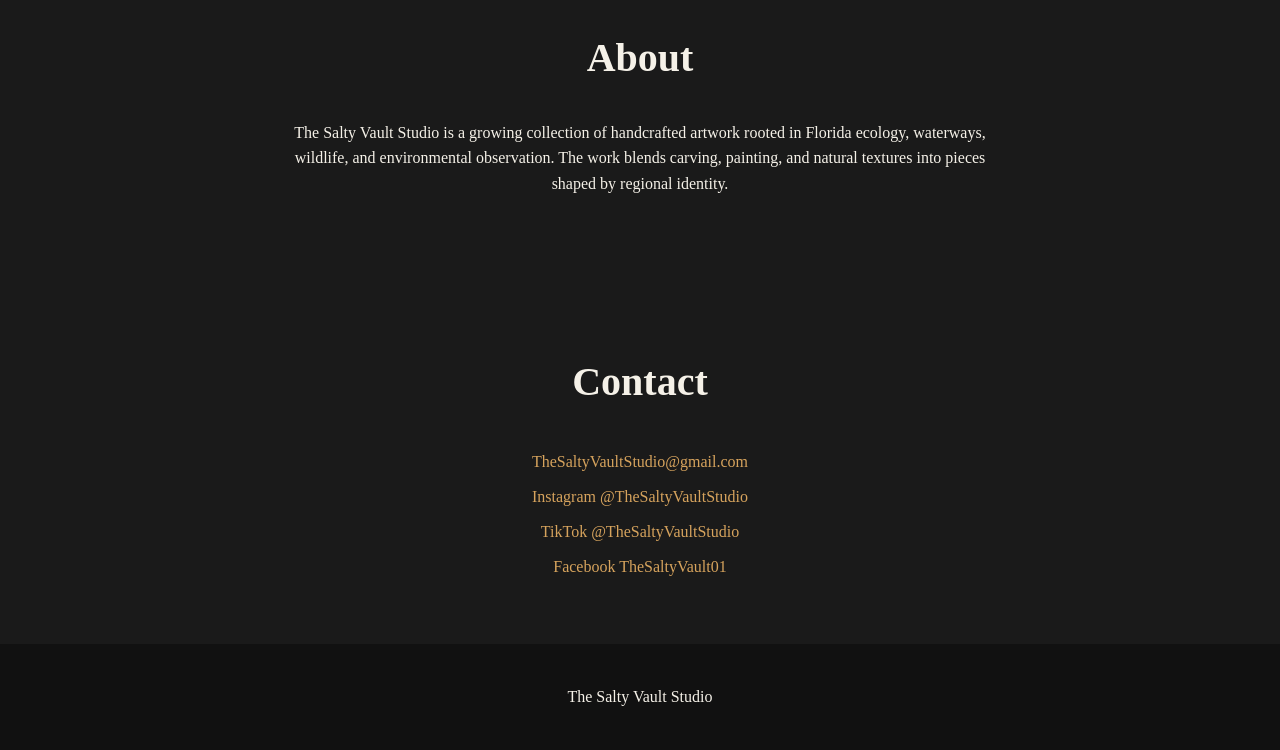
==== commit 8d3884e1: "Further reduce homepage gallery image sizes" ====
--- a/index.html
+++ b/index.html
@@ -89,12 +89,12 @@
     }
 
     section {
-      padding: 70px 20px;
+      padding: 60px 20px;
     }
 
     .featured-piece {
-      max-width: 760px;
-      margin: 30px auto;
+      max-width: 700px;
+      margin: 24px auto;
       background: #2b2b2b;
       border-radius: 14px;
       overflow: hidden;
@@ -103,7 +103,7 @@
 
     .featured-piece img {
       width: 100%;
-      height: 340px;
+      height: 300px;
       object-fit: contain;
       display: block;
       background: #111;
@@ -111,10 +111,10 @@
 
     .gallery {
       display: grid;
-      grid-template-columns: repeat(2, minmax(220px, 1fr));
-      gap: 20px;
-      max-width: 760px;
-      margin: 30px auto;
+      grid-template-columns: repeat(2, minmax(180px, 1fr));
+      gap: 18px;
+      max-width: 620px;
+      margin: 24px auto;
     }
 
     .piece {
@@ -126,14 +126,14 @@
 
     .piece img {
       width: 100%;
-      max-height: 300px;
+      max-height: 220px;
       object-fit: contain;
       display: block;
       background: #111;
     }
 
     .piece-info {
-      padding: 18px;
+      padding: 16px;
       text-align: center;
     }
 
@@ -165,11 +165,12 @@
 
       .gallery {
         grid-template-columns: 1fr;
+        max-width: 320px;
       }
 
       .featured-piece img,
       .piece img {
-        height: 240px;
+        height: 220px;
       }
     }
   </style>
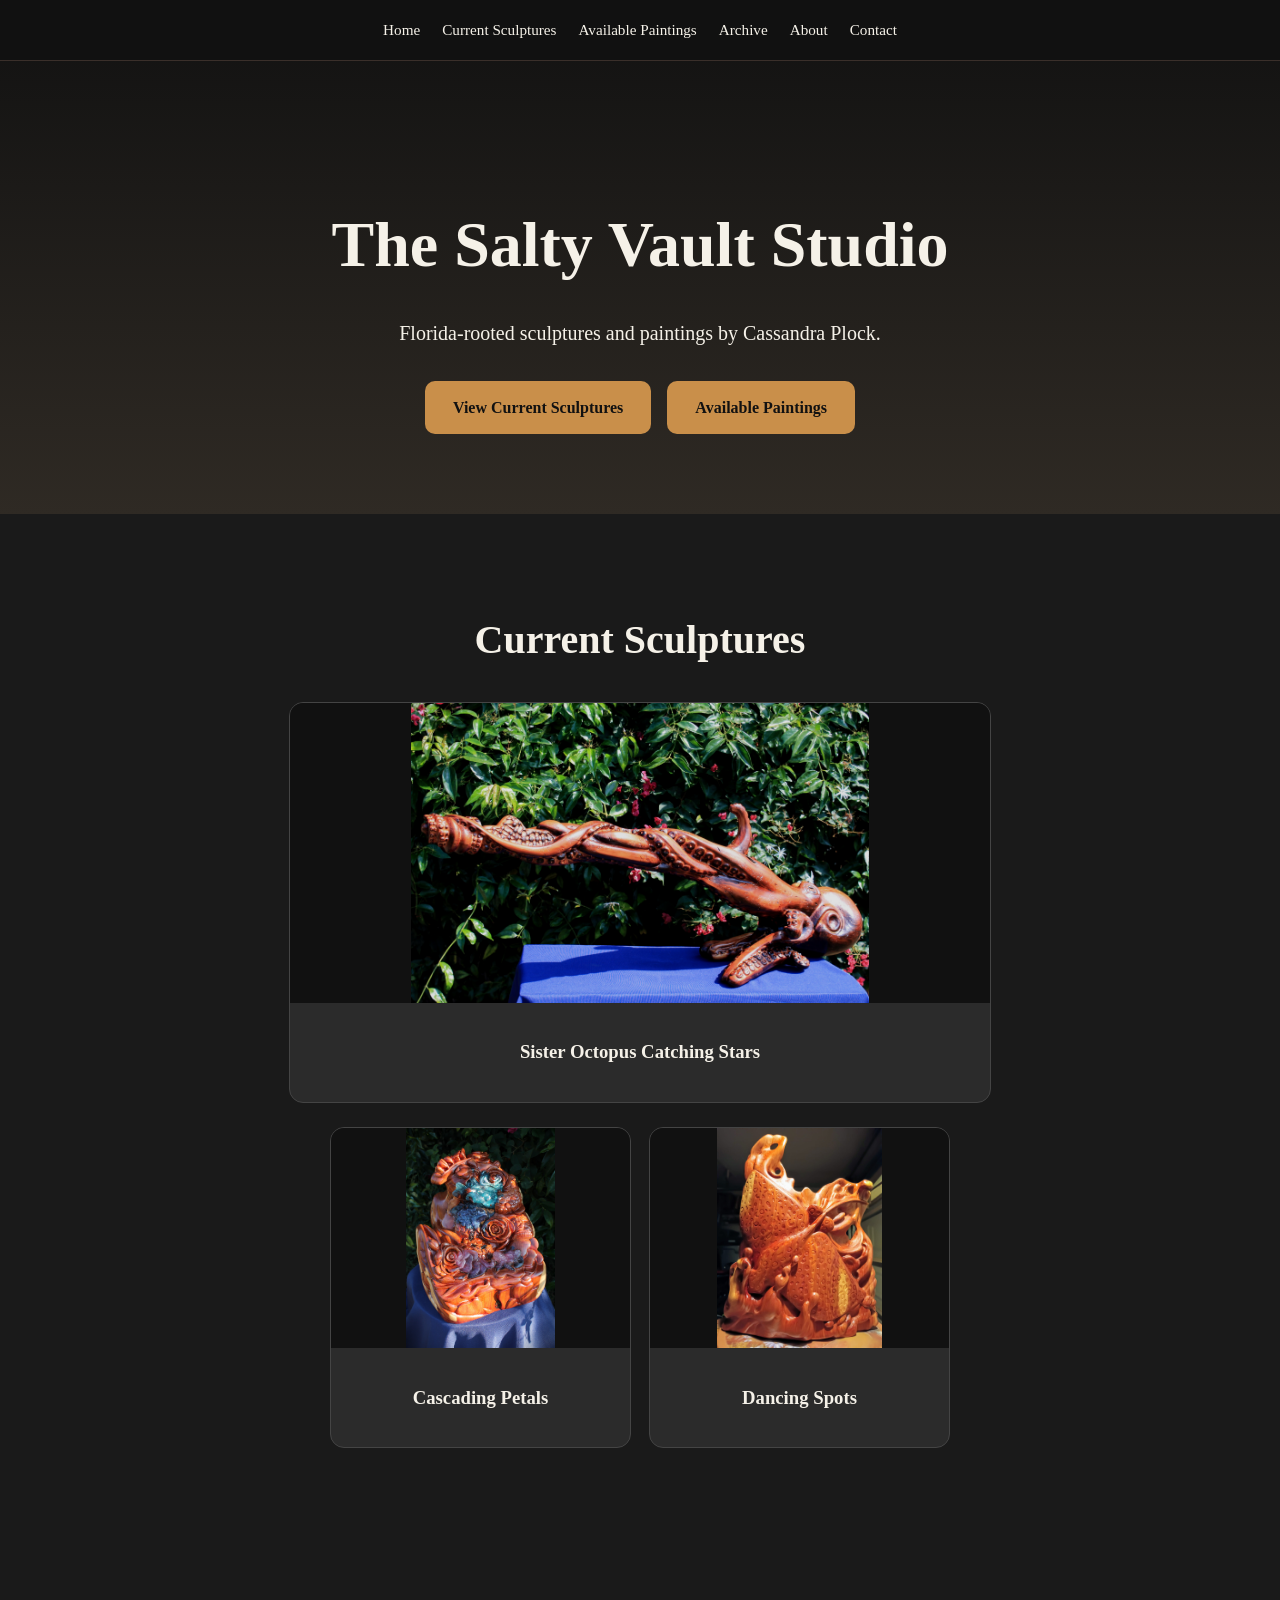
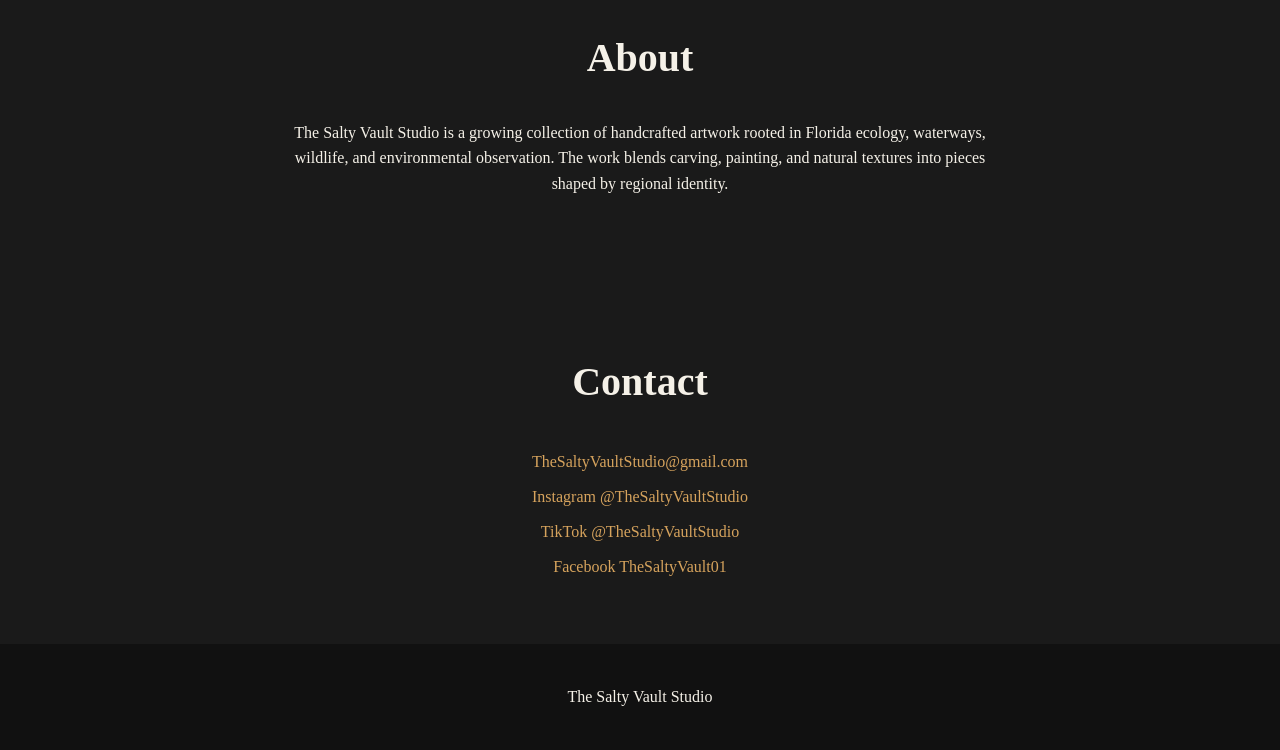
==== commit 93def54a: "Correct sculpture grammar across homepage" ====
--- a/index.html
+++ b/index.html
@@ -181,7 +181,7 @@
 <header>
   <nav>
     <a href="#home">Home</a>
-    <a href="sculpture.html">Current Sculpture</a>
+    <a href="sculpture.html">Current Sculptures</a>
     <a href="paintings.html">Available Paintings</a>
     <a href="archive.html">Archive</a>
     <a href="about.html">About</a>
@@ -190,17 +190,17 @@
 
   <section id="home" class="hero">
     <h1>The Salty Vault Studio</h1>
-    <p class="tagline">Florida-rooted sculpture, paintings, and water-shaped work by Cassandra Plock.</p>
+    <p class="tagline">Florida-rooted sculptures and paintings by Cassandra Plock.</p>
 
     <div class="hero-buttons">
-      <a href="sculpture.html" class="button">View Current Sculpture</a>
+      <a href="sculpture.html" class="button">View Current Sculptures</a>
       <a href="paintings.html" class="button">Available Paintings</a>
     </div>
   </section>
 </header>
 
 <section id="sculpture">
-  <h2>Current Sculpture</h2>
+  <h2>Current Sculptures</h2>
 
   <div class="featured-piece">
     <img src="images/IMG_9921.JPG" />
